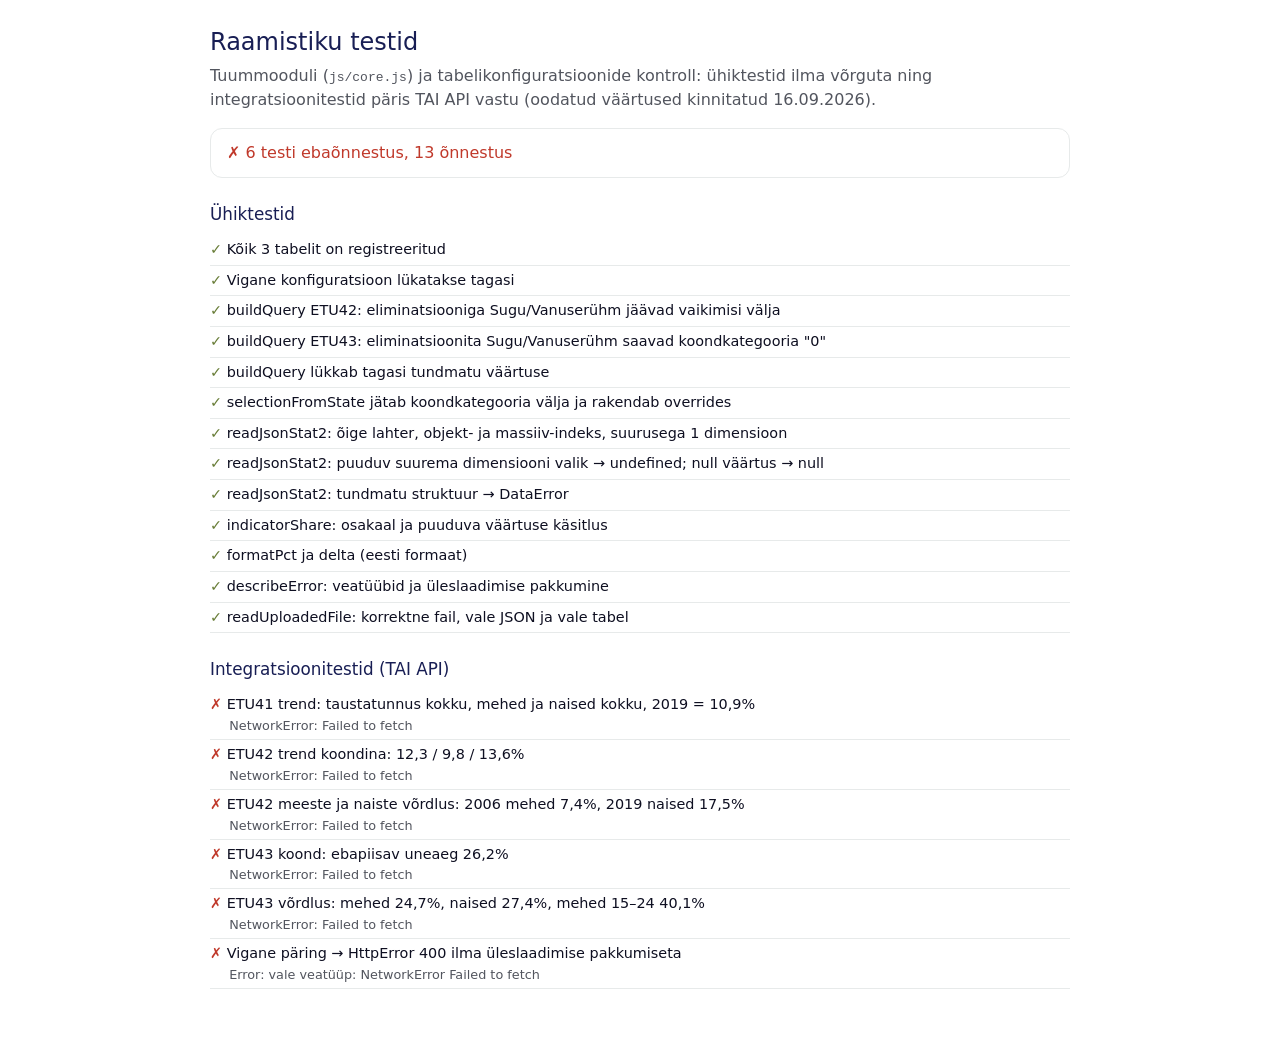
==== tests/framework-test.html @ df64914f "Etapp 3: tuummoodul, tabelikonfiguratsioonid ETU41-43 ja testid" ====
<!doctype html>
<html lang="et">
<head>
<meta charset="utf-8">
<meta name="viewport" content="width=device-width, initial-scale=1">
<title>Raamistiku testid</title>
<style>
  body { margin: 0; padding: 24px 16px 48px; background: #fff; color: #0e0f21; font-family: "Roboto", system-ui, sans-serif; line-height: 1.5; }
  .wrap { max-width: 860px; margin: 0 auto; }
  h1 { color: #181E54; font-weight: 500; font-size: 1.5rem; margin: 0 0 4px; }
  h2 { color: #181E54; font-weight: 500; font-size: 1.05rem; margin: 24px 0 8px; }
  p.lead { color: #52555e; margin: 0 0 16px; }
  .summary { border: 1px solid #e7eaea; border-radius: 12px; padding: 12px 16px; font-weight: 500; }
  ul { list-style: none; padding: 0; margin: 0; }
  li { font-size: 0.9rem; padding: 4px 0; border-bottom: 1px solid #e7eaea; }
  .pass { color: #677c36; }
  .fail { color: #c0392b; }
  .detail { color: #52555e; font-size: 0.8rem; display: block; margin-left: 1.5em; }
</style>
</head>
<body>
<div class="wrap">
  <h1>Raamistiku testid</h1>
  <p class="lead">Tuummooduli (<code>js/core.js</code>) ja tabelikonfiguratsioonide kontroll: ühiktestid ilma võrguta ning
    integratsioonitestid päris TAI API vastu (oodatud väärtused kinnitatud 16.09.2026).</p>
  <div class="summary" id="summary" aria-live="polite">Testid käivad…</div>
  <h2>Ühiktestid</h2>
  <ul id="unit"></ul>
  <h2>Integratsioonitestid (TAI API)</h2>
  <ul id="integration"></ul>
</div>

<script src="../js/core.js"></script>
<script src="../js/tables/etu41.js"></script>
<script src="../js/tables/etu42.js"></script>
<script src="../js/tables/etu43.js"></script>
<script>
(async function () {
  "use strict";

  var passed = 0, failed = 0;

  function report(listId, name, ok, detail) {
    ok ? passed++ : failed++;
    var li = document.createElement("li");
    li.innerHTML = '<span class="' + (ok ? "pass" : "fail") + '">' + (ok ? "✓" : "✗") + "</span> " + TAI.escapeHtml(name) +
      (detail ? '<span class="detail">' + TAI.escapeHtml(detail) + "</span>" : "");
    document.getElementById(listId).appendChild(li);
  }

  async function test(listId, name, fn) {
    try {
      var detail = await fn();
      report(listId, name, true, detail);
    } catch (e) {
      report(listId, name, false, (e && e.name ? e.name + ": " : "") + (e && e.message));
    }
  }

  function assert(cond, msg) { if (!cond) throw new Error(msg); }
  function assertClose(actual, expected, msg) {
    assert(actual != null && Math.abs(actual - expected) < 0.051, msg + " — oodati " + expected + ", saadi " + actual);
  }
  function queryVar(body, code) {
    for (var i = 0; i < body.query.length; i++) if (body.query[i].code === code) return body.query[i].selection.values;
    return null;
  }

  // ---- ühiktestid ---------------------------------------------------

  var U = "unit";

  await test(U, "Kõik 3 tabelit on registreeritud", function () {
    var codes = TAI.getTables().map(function (t) { return t.code; });
    assert(codes.join(",") === "ETU41,ETU42,ETU43", "registris: " + codes.join(","));
  });

  await test(U, "Vigane konfiguratsioon lükatakse tagasi", function () {
    var threw = false;
    try { TAI.registerTable({ code: "X", title: "x", description: "x", years: ["1"], indicator: { var: "Puudub" }, vars: {} }); }
    catch (e) { threw = true; }
    assert(threw, "registerTable ei visanud viga");
    assert(!TAI.getTable("X"), "vigane tabel jäi registrisse");
  });

  await test(U, "buildQuery ETU42: eliminatsiooniga Sugu/Vanuserühm jäävad vaikimisi välja", function () {
    var b = TAI.buildQuery(TAI.getTable("ETU42"), {});
    assert(queryVar(b, "Sugu") === null, "Sugu oli päringus");
    assert(queryVar(b, "Vanuserühm") === null, "Vanuserühm oli päringus");
    assert(queryVar(b, "Distress").join() === "0,1", "näitaja muutuja pole täielik");
    assert(queryVar(b, "Aasta").join() === "2006,2014,2019", "aastad pole täielikud");
    assert(b.response.format === "json-stat2", "vorming");
  });

  await test(U, "buildQuery ETU43: eliminatsioonita Sugu/Vanuserühm saavad koondkategooria \"0\"", function () {
    var b = TAI.buildQuery(TAI.getTable("ETU43"), {});
    assert(queryVar(b, "Sugu").join() === "0", "Sugu: " + queryVar(b, "Sugu"));
    assert(queryVar(b, "Vanuserühm").join() === "0", "Vanuserühm: " + queryVar(b, "Vanuserühm"));
  });

  await test(U, "buildQuery lükkab tagasi tundmatu väärtuse", function () {
    var threw = false;
    try { TAI.buildQuery(TAI.getTable("ETU42"), { Sugu: ["9"] }); } catch (e) { threw = true; }
    assert(threw, "viga ei visatud");
  });

  await test(U, "selectionFromState jätab koondkategooria välja ja rakendab overrides", function () {
    var cfg = TAI.getTable("ETU41");
    var sel = TAI.selectionFromState(cfg, { Taustatunnus: "3", Sugu: "0", "Vanuserühm": "2" }, ["Taustatunnus", "Sugu", "Vanuserühm"], { Sugu: ["1", "2"] });
    assert(JSON.stringify(sel) === JSON.stringify({ Taustatunnus: ["3"], "Vanuserühm": ["2"], Sugu: ["1", "2"] }), JSON.stringify(sel));
  });

  var fixture = {
    version: "2.0", class: "dataset",
    id: ["ContentsCode", "Aasta", "Distress", "Sugu"], size: [1, 2, 2, 2],
    dimension: {
      ContentsCode: { category: { index: { "X": 0 }, label: { "X": "Osakaal" } } },
      Aasta: { category: { index: { "2014": 0, "2019": 1 }, label: { "2014": "2014", "2019": "2019" } } },
      Distress: { category: { index: { "0": 0, "1": 1 }, label: { "0": "ei", "1": "jah" } } },
      Sugu: { category: { index: ["1", "2"], label: { "1": "Mehed", "2": "Naised" } } }
    },
    // järjestus: Aasta × Distress × Sugu
    value: [93.4, 87.4, 6.6, 12.6, 91, 82.5, 9, null]
  };

  await test(U, "readJsonStat2: õige lahter, objekt- ja massiiv-indeks, suurusega 1 dimensioon", function () {
    var r = TAI.readJsonStat2(fixture);
    assert(r.get({ Aasta: "2014", Distress: "1", Sugu: "2" }) === 12.6, "2014/1/2");
    assert(r.get({ Aasta: "2019", Distress: "0", Sugu: "1" }) === 91, "2019/0/1");
  });

  await test(U, "readJsonStat2: puuduv suurema dimensiooni valik → undefined; null väärtus → null", function () {
    var r = TAI.readJsonStat2(fixture);
    assert(r.get({ Aasta: "2014", Distress: "1" }) === undefined, "Sugu puudumisel ei tohi lahtrit lugeda");
    assert(r.get({ Aasta: "2019", Distress: "1", Sugu: "2" }) === null, "puuduv väärtus");
    assert(r.get({ Aasta: "1999", Distress: "1", Sugu: "2" }) === undefined, "tundmatu kood");
  });

  await test(U, "readJsonStat2: tundmatu struktuur → DataError", function () {
    try { TAI.readJsonStat2({ foo: 1 }); } catch (e) { assert(e instanceof TAI.DataError, "vale veatüüp " + e.name); return; }
    throw new Error("viga ei visatud");
  });

  await test(U, "indicatorShare: osakaal ja puuduva väärtuse käsitlus", function () {
    var r = TAI.readJsonStat2(fixture);
    var cfg = TAI.getTable("ETU42");
    assertClose(TAI.indicatorShare(r, cfg, { Aasta: "2014", Sugu: "2" }), 12.6, "2014 naised");
    assert(TAI.indicatorShare(r, cfg, { Aasta: "2019", Sugu: "2" }) === null, "puuduv väärtus peab andma null");
  });

  await test(U, "formatPct ja delta (eesti formaat)", function () {
    assert(TAI.formatPct(12.34) === "12,3%", TAI.formatPct(12.34));
    assert(TAI.formatPct(null) === "–", "null");
    var d = TAI.delta(17.5, 12.6);
    assert(d.direction === "up" && d.text === "▲ 4,9 protsendipunkti", d.text);
    assert(TAI.delta(10, 10.02).direction === "flat", "flat");
  });

  await test(U, "describeError: veatüübid ja üleslaadimise pakkumine", function () {
    assert(TAI.describeError(new TAI.NetworkError("x")).offerUpload === true, "Network");
    assert(TAI.describeError(new TAI.HttpError("x", { status: 400 })).offerUpload === false, "HTTP 400");
    assert(/429/.test(TAI.describeError(new TAI.HttpError("x", { status: 429 })).title), "HTTP 429 pealkiri");
  });

  await test(U, "readUploadedFile: korrektne fail, vale JSON ja vale tabel", async function () {
    var cfg = TAI.getTable("ETU42");
    var ok = await TAI.readUploadedFile(new File([JSON.stringify(fixture)], "etu42.json"), cfg);
    assert(ok.get({ Aasta: "2014", Distress: "1", Sugu: "1" }) === 6.6, "loetud väärtus");
    try { await TAI.readUploadedFile(new File(["{katki"], "x.json"), cfg); throw new Error("vale JSON läbis"); }
    catch (e) { assert(e instanceof TAI.DataError, "vale JSON: " + e.message); }
    try { await TAI.readUploadedFile(new File([JSON.stringify(fixture)], "x.json"), TAI.getTable("ETU43")); throw new Error("vale tabel läbis"); }
    catch (e) { assert(e instanceof TAI.DataError, "vale tabel: " + e.message); }
  });

  // ---- integratsioonitestid ----------------------------------------

  var I = "integration";

  await test(I, "ETU41 trend: taustatunnus kokku, mehed ja naised kokku, 2019 = 10,9%", async function () {
    var cfg = TAI.getTable("ETU41");
    var data = await TAI.loadTable(cfg, { Taustatunnus: "0", Sugu: "0", "Vanuserühm": "0" });
    var v = TAI.indicatorShare(data.trend, cfg, { Aasta: "2019", Taustatunnus: "0" });
    assertClose(v, 10.9, "2019");
    var bars = cfg.vars.Taustatunnus.values.map(function (t) { return TAI.indicatorShare(data.breakdown, cfg, { Aasta: "2019", Taustatunnus: t }); });
    assert(bars.every(function (b) { return b != null; }), "breakdown: mõni taustatunnus puudub");
    return "2006/2014/2019: " + cfg.years.map(function (y) { return TAI.formatPct(TAI.indicatorShare(data.trend, cfg, { Aasta: y, Taustatunnus: "0" })); }).join(" / ");
  });

  await test(I, "ETU42 trend koondina: 12,3 / 9,8 / 13,6%", async function () {
    var cfg = TAI.getTable("ETU42");
    var data = await TAI.loadTable(cfg, { Sugu: "0", "Vanuserühm": "0" });
    assertClose(TAI.indicatorShare(data.trend, cfg, { Aasta: "2006" }), 12.3, "2006");
    assertClose(TAI.indicatorShare(data.trend, cfg, { Aasta: "2014" }), 9.8, "2014");
    assertClose(TAI.indicatorShare(data.trend, cfg, { Aasta: "2019" }), 13.6, "2019");
    var ages = cfg.vars["Vanuserühm"].values.map(function (a) { return TAI.indicatorShare(data.breakdown, cfg, { Aasta: "2019", "Vanuserühm": a }); });
    assert(ages.every(function (a) { return a != null; }), "breakdown: mõni vanuserühm puudub");
  });

  await test(I, "ETU42 meeste ja naiste võrdlus: 2006 mehed 7,4%, 2019 naised 17,5%", async function () {
    var cfg = TAI.getTable("ETU42");
    var data = await TAI.loadTable(cfg, { Sugu: "0", "Vanuserühm": "0", compareSexes: true });
    assertClose(TAI.indicatorShare(data.trend, cfg, { Aasta: "2006", Sugu: "1" }), 7.4, "2006 mehed");
    assertClose(TAI.indicatorShare(data.trend, cfg, { Aasta: "2019", Sugu: "2" }), 17.5, "2019 naised");
  });

  await test(I, "ETU43 koond: ebapiisav uneaeg 26,2%", async function () {
    var cfg = TAI.getTable("ETU43");
    var data = await TAI.loadTable(cfg, { Sugu: "0" });
    assertClose(TAI.indicatorShare(data.breakdown, cfg, { Aasta: "2019", Sugu: "0", "Vanuserühm": "0" }), 26.2, "kokku");
    assert(!("trend" in data), "ETU43-l ei tohi olla trendipäringut");
  });

  await test(I, "ETU43 võrdlus: mehed 24,7%, naised 27,4%, mehed 15–24 40,1%", async function () {
    var cfg = TAI.getTable("ETU43");
    var data = await TAI.loadTable(cfg, { compareSexes: true });
    assertClose(TAI.indicatorShare(data.breakdown, cfg, { Aasta: "2019", Sugu: "1", "Vanuserühm": "0" }), 24.7, "mehed");
    assertClose(TAI.indicatorShare(data.breakdown, cfg, { Aasta: "2019", Sugu: "2", "Vanuserühm": "0" }), 27.4, "naised");
    assertClose(TAI.indicatorShare(data.breakdown, cfg, { Aasta: "2019", Sugu: "1", "Vanuserühm": "1" }), 40.1, "mehed 15–24");
  });

  await test(I, "Vigane päring → HttpError 400 ilma üleslaadimise pakkumiseta", async function () {
    var cfg = TAI.getTable("ETU42");
    try {
      await TAI.fetchJsonStat2(cfg, { query: [{ code: "Olematu", selection: { filter: "item", values: ["0"] } }], response: { format: "json-stat2" } });
    } catch (e) {
      assert(e instanceof TAI.HttpError, "vale veatüüp: " + e.name + " " + e.message);
      return TAI.describeError(e).title;
    }
    throw new Error("viga ei visatud");
  });

  var s = document.getElementById("summary");
  s.textContent = failed ? "✗ " + failed + " testi ebaõnnestus, " + passed + " õnnestus" : "✓ Kõik " + passed + " testi õnnestusid";
  s.className = "summary " + (failed ? "fail" : "pass");
  window.__testResult = { passed: passed, failed: failed };
})();
</script>
</body>
</html>
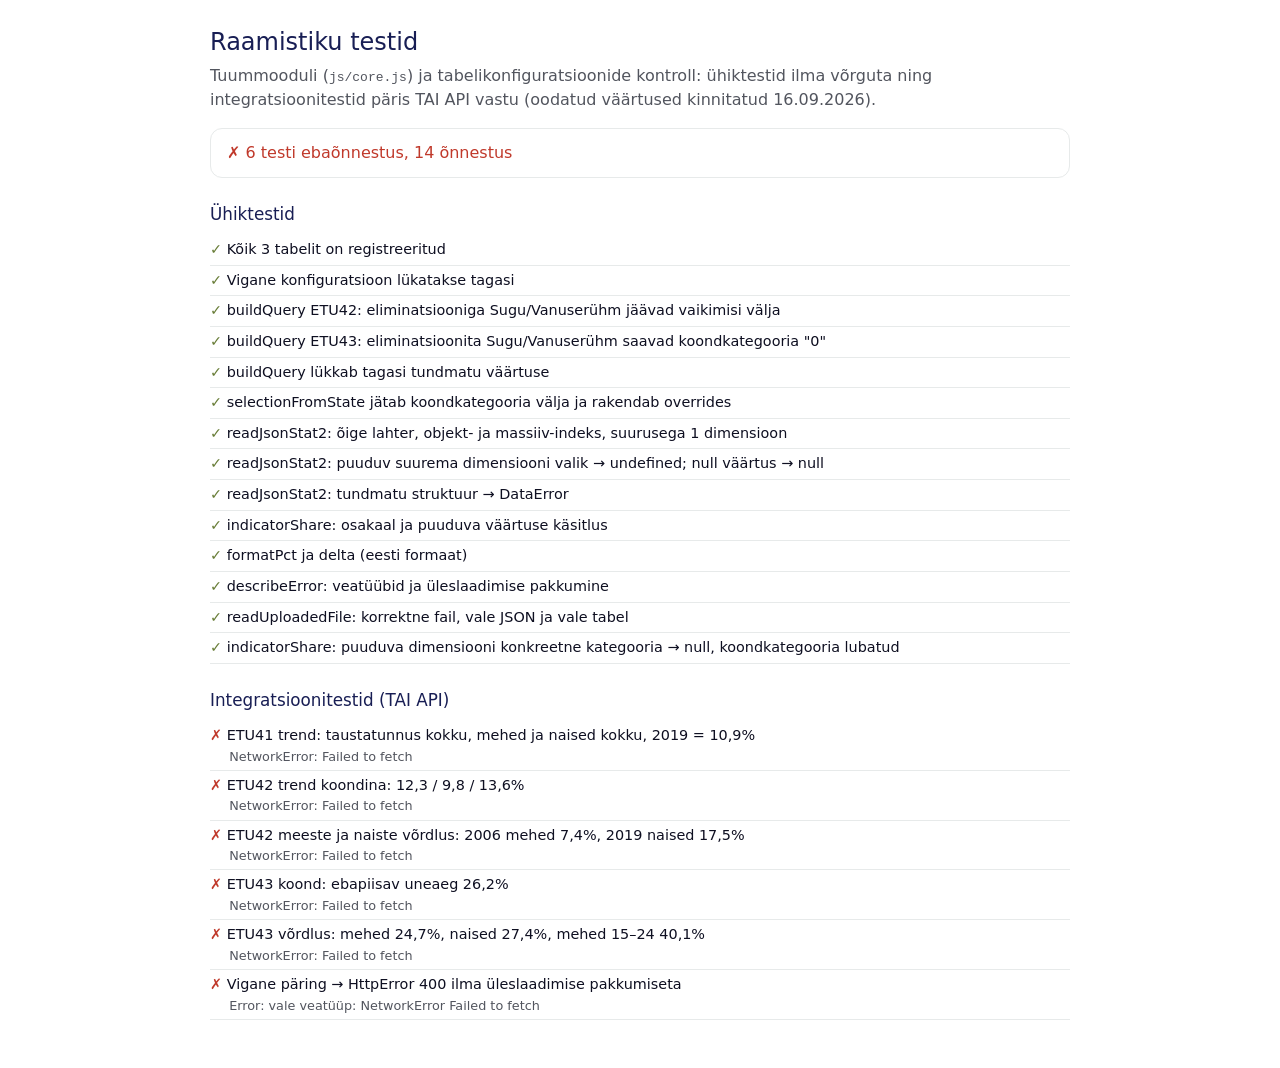
==== commit 1f4a9a0c: "Etapp 6: ETU42 ja ETU43 moodulid, metoodikamärkus, puuduva dimensiooni viga parandatud" ====
--- a/tests/framework-test.html
+++ b/tests/framework-test.html
@@ -112,14 +112,15 @@
 
   var fixture = {
     version: "2.0", class: "dataset",
-    id: ["ContentsCode", "Aasta", "Distress", "Sugu"], size: [1, 2, 2, 2],
+    id: ["ContentsCode", "Aasta", "Distress", "Sugu", "Vanuserühm"], size: [1, 2, 2, 2, 1],
     dimension: {
       ContentsCode: { category: { index: { "X": 0 }, label: { "X": "Osakaal" } } },
       Aasta: { category: { index: { "2014": 0, "2019": 1 }, label: { "2014": "2014", "2019": "2019" } } },
       Distress: { category: { index: { "0": 0, "1": 1 }, label: { "0": "ei", "1": "jah" } } },
-      Sugu: { category: { index: ["1", "2"], label: { "1": "Mehed", "2": "Naised" } } }
+      Sugu: { category: { index: ["1", "2"], label: { "1": "Mehed", "2": "Naised" } } },
+      "Vanuserühm": { category: { index: { "0": 0 }, label: { "0": "15 ja vanemad" } } }
     },
-    // järjestus: Aasta × Distress × Sugu
+    // järjestus: Aasta × Distress × Sugu (× Vanuserühm suurusega 1)
     value: [93.4, 87.4, 6.6, 12.6, 91, 82.5, 9, null]
   };
 
@@ -170,6 +171,19 @@
     catch (e) { assert(e instanceof TAI.DataError, "vale JSON: " + e.message); }
     try { await TAI.readUploadedFile(new File([JSON.stringify(fixture)], "x.json"), TAI.getTable("ETU43")); throw new Error("vale tabel läbis"); }
     catch (e) { assert(e instanceof TAI.DataError, "vale tabel: " + e.message); }
+    var partial = JSON.parse(JSON.stringify(fixture));
+    partial.id = partial.id.slice(0, 4); partial.size = partial.size.slice(0, 4); delete partial.dimension["Vanuserühm"];
+    try { await TAI.readUploadedFile(new File([JSON.stringify(partial)], "osaline.json"), cfg); throw new Error("puuduva muutujaga fail läbis"); }
+    catch (e) { assert(e instanceof TAI.DataError && /Vanuserühm/.test(e.message), "puuduv muutuja: " + e.message); }
+  });
+
+  await test(U, "indicatorShare: puuduva dimensiooni konkreetne kategooria → null, koondkategooria lubatud", function () {
+    var cfg = TAI.getTable("ETU42");
+    var partial = JSON.parse(JSON.stringify(fixture));
+    partial.id = partial.id.slice(0, 4); partial.size = partial.size.slice(0, 4); delete partial.dimension["Vanuserühm"];
+    var r = TAI.readJsonStat2(partial);
+    assertClose(TAI.indicatorShare(r, cfg, { Aasta: "2014", Sugu: "2", "Vanuserühm": "0" }), 12.6, "koond");
+    assert(TAI.indicatorShare(r, cfg, { Aasta: "2014", Sugu: "2", "Vanuserühm": "3" }) === null, "konkreetne vanuserühm ei tohi anda koondväärtust");
   });
 
   // ---- integratsioonitestid ----------------------------------------
